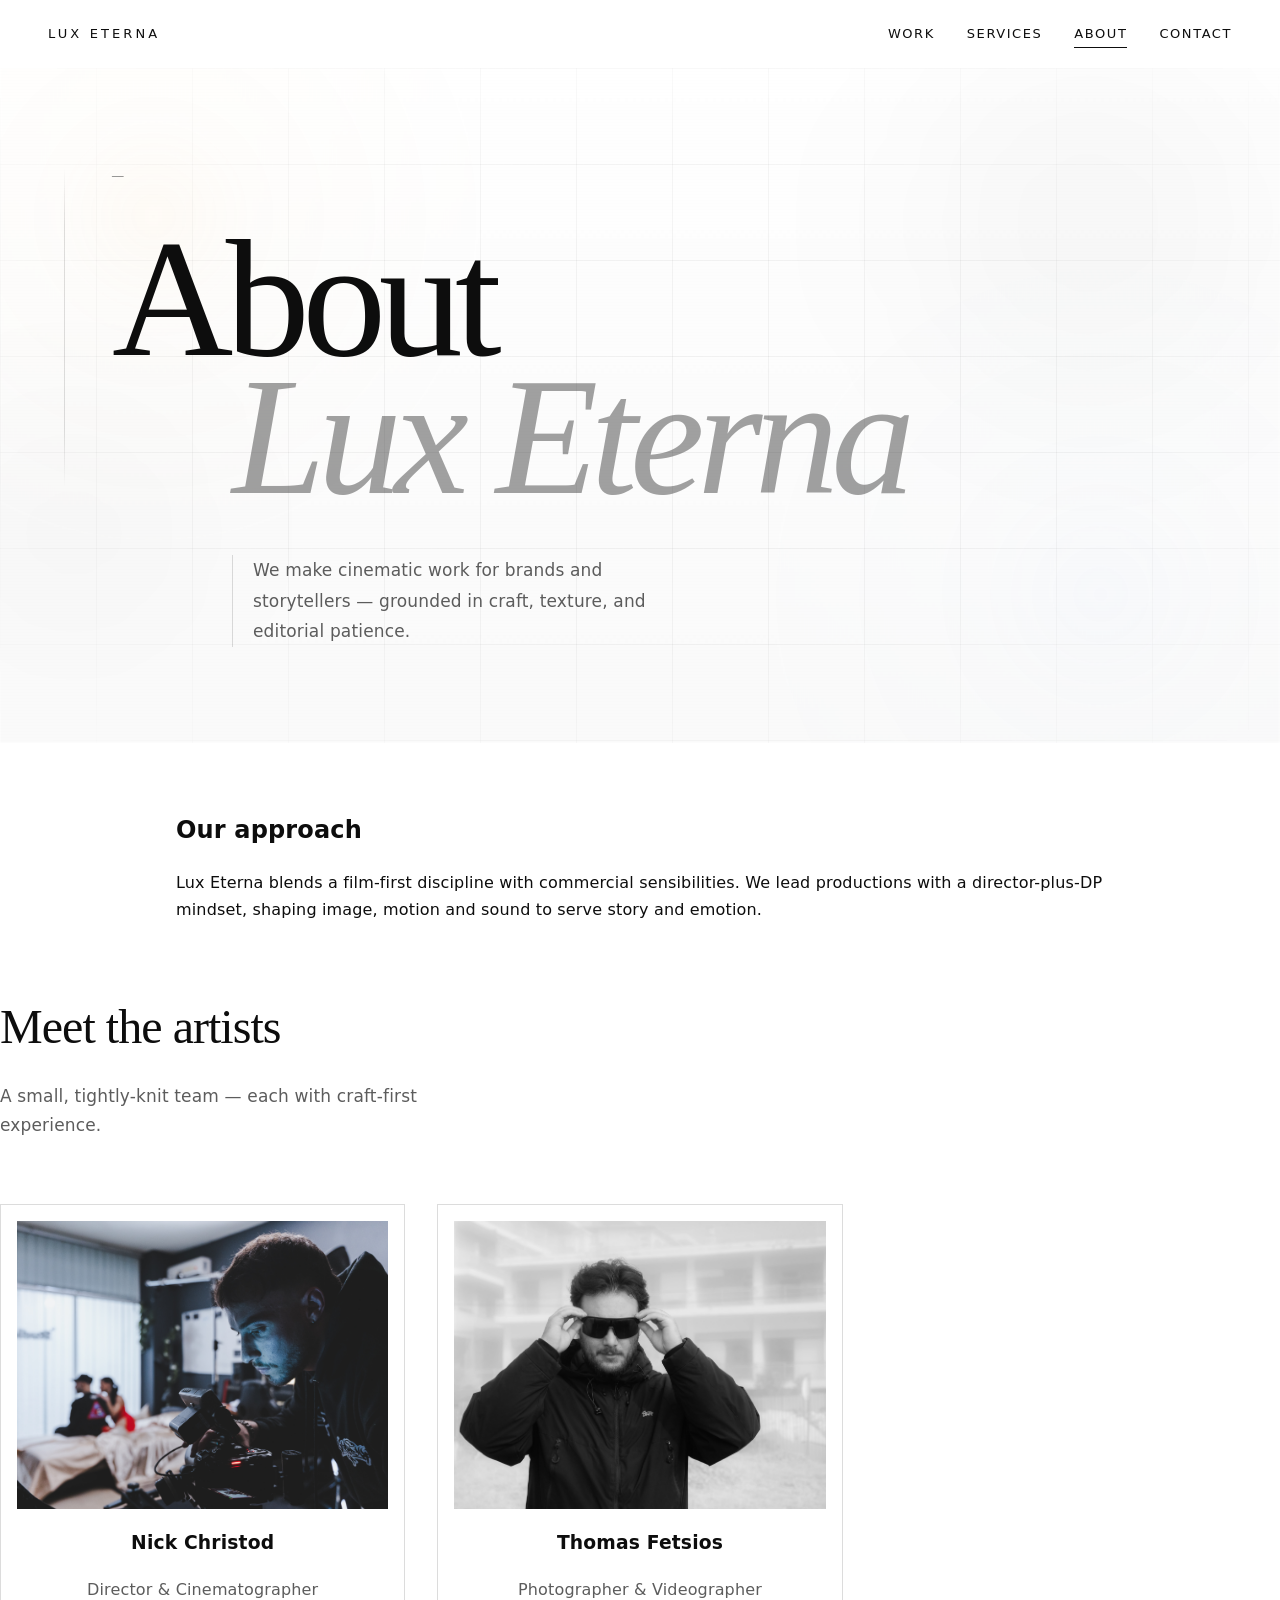
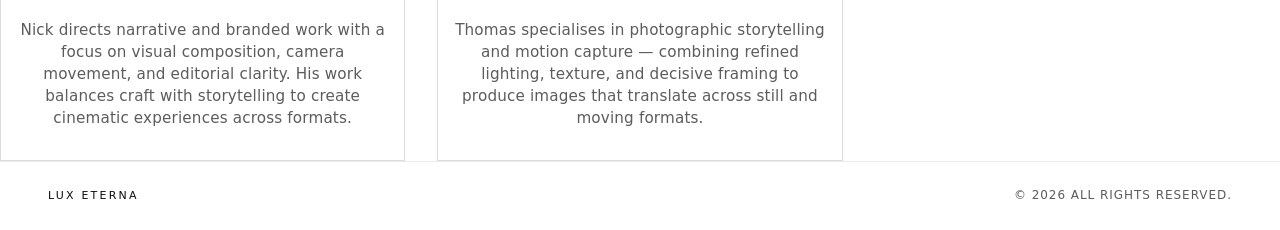
==== about.html @ f952ed3f "fix custom domain image paths with relative dots" ====
<!DOCTYPE html>
<html lang="en">
  <head>
    <meta charset="UTF-8" />
    <meta name="viewport" content="width=device-width, initial-scale=1.0" />
    <title>About — Lux Eterna</title>
    <link rel="stylesheet" href="styles.css" />
  </head>
  <body class="page-about">
    <header class="site-header">
      <a href="index.html" class="logo">Lux Eterna</a>
      <nav class="nav" aria-label="Primary">
        <a href="index.html#work">Work</a>
        <a href="index.html#services">Services</a>
        <a href="about.html" aria-current="page">About</a>
        <a href="contact.html">Contact</a>
      </nav>
    </header>

    <main>
      <section class="hero">
        <div class="hero-bg" aria-hidden="true">
          <div class="hero-glow hero-glow--one"></div>
          <div class="hero-glow hero-glow--two"></div>
          <div class="hero-grid"></div>
        </div>
        <div class="hero-inner">
          <div class="hero-meta reveal">
            <span class="hero-index" aria-hidden="true">—</span>
          </div>
          <h1 class="hero-title reveal reveal-delay-1">
            <span class="hero-title-line">About</span>
            <span class="hero-title-line hero-title-accent">Lux Eterna</span>
          </h1>
          <p class="hero-lede reveal reveal-delay-2">
            We make cinematic work for brands and storytellers — grounded in
            craft, texture, and editorial patience.
          </p>
        </div>
      </section>

      <section class="about-copy reveal">
        <div class="work-inner">
          <h2>Our approach</h2>
          <p>
            Lux Eterna blends a film-first discipline with commercial
            sensibilities. We lead productions with a director-plus-DP mindset,
            shaping image, motion and sound to serve story and emotion.
          </p>
        </div>
      </section>

      <section class="meet-artists reveal" id="meet-artists" aria-labelledby="meet-artists-heading">
        <div class="work-inner">
          <header class="section-head">
            <h2 id="meet-artists-heading">Meet the artists</h2>
            <p class="section-sub">A small, tightly-knit team — each with craft-first experience.</p>
          </header>

          <div class="artist-grid">
            <article class="artist-card">
              <img src="./Images/Artists/nick_christod_port.jpg" alt="Portrait — Nick Christod" />
              <h3>Nick Christod</h3>
              <p class="artist-role">Director &amp; Cinematographer</p>
              <p class="artist-bio">Nick directs narrative and branded work with a focus on visual composition, camera movement, and editorial clarity. His work balances craft with storytelling to create cinematic experiences across formats.</p>
            </article>

            <article class="artist-card">
              <img src="./Images/Artists/Thomas_fetsios.jpeg" alt="Portrait — Thomas Fetsios" />
              <h3>Thomas Fetsios</h3>
              <p class="artist-role">Photographer &amp; Videographer</p>
              <p class="artist-bio">Thomas specialises in photographic storytelling and motion capture — combining refined lighting, texture, and decisive framing to produce images that translate across still and moving formats.</p>
            </article>
          </div>
        </div>
      </section>
    </main>

    <footer class="site-footer">
      <span class="footer-logo">Lux Eterna</span>
      <span class="footer-meta">© <span id="year"></span> All rights reserved.</span>
    </footer>

    <script src="script.js"></script>
  </body>
</html>
---- styles.css ----
/* Lux Eterna — minimal white showcase */

:root {
  --bg: #ffffff;
  --bg-subtle: #fafafa;
  --ink: #0d0d0d;
  --ink-muted: #5c5c5c;
  --line: rgba(13, 13, 13, 0.08);
  --line-strong: rgba(13, 13, 13, 0.14);
  --font-serif: "Cormorant Garamond", Georgia, serif;
  --font-sans: "Outfit", system-ui, sans-serif;
  --font-logo: "Space Grotesk", system-ui, sans-serif;
  --ease: cubic-bezier(0.22, 1, 0.36, 1);
  --header-h: 4.25rem;
}

*,
*::before,
*::after {
  box-sizing: border-box;
}

html {
  scroll-behavior: smooth;
}

body {
  margin: 0;
  min-height: 100vh;
  background: var(--bg);
  color: var(--ink);
  font-family: var(--font-sans);
  font-weight: 300;
  font-size: 1rem;
  line-height: 1.65;
  letter-spacing: 0.01em;
  -webkit-font-smoothing: antialiased;
}

a {
  color: inherit;
  text-decoration: none;
}

a:hover {
  opacity: 0.72;
}

img {
  max-width: 100%;
  height: auto;
  display: block;
}

/* Header */

.site-header {
  position: fixed;
  top: 0;
  left: 0;
  right: 0;
  z-index: 100;
  display: flex;
  align-items: center;
  justify-content: space-between;
  height: var(--header-h);
  padding: 0 clamp(1.25rem, 4vw, 3rem);
  background: rgba(255, 255, 255, 0.72);
  backdrop-filter: blur(12px);
  -webkit-backdrop-filter: blur(12px);
  border-bottom: 1px solid transparent;
  transition: border-color 0.35s var(--ease);
}

.site-header.is-scrolled {
  border-bottom-color: var(--line);
}

.logo {
  font-family: var(--font-logo);
  font-size: 0.8125rem;
  font-weight: 400;
  letter-spacing: 0.24em;
  text-transform: uppercase;
}

.nav {
  display: flex;
  gap: 2rem;
  font-size: 0.8125rem;
  font-weight: 400;
  letter-spacing: 0.12em;
  text-transform: uppercase;
}

.nav a {
  position: relative;
}

.nav a::after {
  content: "";
  position: absolute;
  left: 0;
  bottom: -0.25rem;
  width: 100%;
  height: 1px;
  background: var(--ink);
  transform: scaleX(0);
  transform-origin: right;
  transition: transform 0.45s var(--ease);
}

.nav a:hover::after {
  transform: scaleX(1);
  transform-origin: left;
}

.nav-toggle {
  display: none;
  flex-direction: column;
  justify-content: center;
  gap: 6px;
  width: 2.5rem;
  height: 2.5rem;
  padding: 0;
  border: none;
  background: transparent;
  cursor: pointer;
}

.nav-toggle span {
  display: block;
  height: 1px;
  width: 100%;
  background: var(--ink);
  transition: transform 0.35s var(--ease), opacity 0.25s;
}

.nav-toggle[aria-expanded="true"] span:first-child {
  transform: translateY(3.5px) rotate(45deg);
}

.nav-toggle[aria-expanded="true"] span:last-child {
  transform: translateY(-3.5px) rotate(-45deg);
}

.mobile-nav {
  position: fixed;
  top: var(--header-h);
  left: 0;
  right: 0;
  z-index: 99;
  display: flex;
  flex-direction: column;
  gap: 0;
  padding: 1.5rem clamp(1.25rem, 4vw, 3rem) 2rem;
  background: var(--bg);
  border-bottom: 1px solid var(--line);
  font-size: 0.8125rem;
  font-weight: 400;
  letter-spacing: 0.14em;
  text-transform: uppercase;
}

.mobile-nav[hidden] {
  display: none;
}

.mobile-nav:not([hidden]) {
  display: flex;
}

.mobile-nav a {
  padding: 1rem 0;
  border-bottom: 1px solid var(--line);
}

.mobile-nav a:last-child {
  border-bottom: none;
}

@media (max-width: 720px) {
  .nav {
    display: none;
  }

  .nav-toggle {
    display: flex;
  }
}

/* Hero */

main {
  padding-top: var(--header-h);
}

.hero {
  position: relative;
  min-height: calc(100vh - var(--header-h));
  display: flex;
  align-items: center;
  overflow: hidden;
  padding: clamp(3rem, 8vw, 5rem) clamp(1.25rem, 4vw, 3rem)
    clamp(5rem, 12vw, 7rem);
}

.hero-inner {
  position: relative;
}

.hero-strapline {
  position: absolute;
  right: clamp(1rem, 4vw, 3rem);
  top: clamp(2.25rem, 6vw, 3rem);
  color: var(--ink-muted);
  font-weight: 800;
  font-style: italic;
  font-family: var(--font-serif);
  font-size: clamp(1.75rem, 6.5vw, 3.25rem);
  line-height: 1;
  opacity: 0.95;
  text-align: right;
  letter-spacing: -0.02em;
  text-transform: none;
  -webkit-font-smoothing: antialiased;
}

@media (max-width: 880px) {
  .hero-strapline {
    position: static;
    margin-top: 0.5rem;
    text-align: left;
    font-size: clamp(1rem, 2.6vw, 1.25rem);
    font-style: italic;
    font-weight: 700;
  }
}

/* Hero subtitle (second title) that matches hero title design */
.hero-subtitle {
  position: absolute;
  right: clamp(1.25rem, 4vw, 3rem);
  top: clamp(2.5rem, 6vw, 3.25rem);
  text-align: right;
  display: block;
  z-index: 2;
  padding-left: 0;
}

.hero-sub-line {
  display: block;
  font-family: var(--font-serif);
  font-weight: 400;
  line-height: 0.88;
  letter-spacing: -0.03em;
}

.hero-subtitle .hero-sub-line {
  font-size: clamp(1.6rem, 5.2vw, 3.5rem);
}

.hero-sub-accent {
  margin-top: -0.06em;
  font-style: italic;
  color: var(--ink);
  opacity: 0.48;
  font-weight: 400;
}

@media (max-width: 880px) {
  .hero-subtitle {
    position: static;
    margin-top: 0.5rem;
    text-align: left;
  }
  .hero-subtitle .hero-sub-line {
    font-size: clamp(1rem, 3.5vw, 1.6rem);
  }
}

.hero-bg {
  position: absolute;
  inset: 0;
  pointer-events: none;
  z-index: 0;
}

.hero-glow {
  position: absolute;
  border-radius: 50%;
  filter: blur(80px);
}

/* Subtle film-like background: soft light leaks, vignette and fine texture */
.hero-bg::before {
  content: "";
  position: absolute;
  inset: 0;
  z-index: 0;
  pointer-events: none;
  background-image:
    radial-gradient(circle at 12% 22%, rgba(255,195,110,0.06) 0%, rgba(255,195,110,0.02) 8%, transparent 28%),
    radial-gradient(circle at 86% 78%, rgba(140,180,255,0.035) 0%, rgba(140,180,255,0.01) 10%, transparent 30%),
    linear-gradient(180deg, rgba(255,255,255,0.02), rgba(0,0,0,0.02));
  mix-blend-mode: overlay;
  filter: saturate(1.05) blur(1px);
  opacity: 0.95;
}

.hero-bg::after {
  content: "";
  position: absolute;
  inset: 0;
  z-index: 1;
  pointer-events: none;
  /* very fine film grain / scanlines texture */
  background-image:
    repeating-linear-gradient(0deg, rgba(0,0,0,0) 0 2px, rgba(0,0,0,0.02) 2px 3px),
    repeating-linear-gradient(90deg, rgba(255,255,255,0) 0 14px, rgba(255,255,255,0.012) 14px 15px);
  mix-blend-mode: soft-light;
  opacity: 0.14;
}

/* Vignette to draw attention toward the center */
.hero-inner::before {
  content: "";
  position: absolute;
  inset: 0;
  z-index: 0;
  pointer-events: none;
  background: radial-gradient(60% 60% at 50% 48%, transparent 0%, transparent 50%, rgba(0,0,0,0.18) 100%);
  mix-blend-mode: multiply;
  opacity: 0.9;
}

.hero-glow--one {
  top: -15%;
  right: -5%;
  width: min(55vw, 32rem);
  height: min(55vw, 32rem);
  background: radial-gradient(
    circle,
    rgba(13, 13, 13, 0.04) 0%,
    transparent 70%
  );
}

.hero-glow--two {
  bottom: 5%;
  left: -8%;
  width: min(40vw, 22rem);
  height: min(40vw, 22rem);
  background: radial-gradient(
    circle,
    rgba(13, 13, 13, 0.03) 0%,
    transparent 72%
  );
}

.hero-grid {
  position: absolute;
  inset: 0;
  /* increased visibility per request (15% more) */
  opacity: 0.67;
  background-image: linear-gradient(var(--line) 1px, transparent 1px),
    linear-gradient(90deg, var(--line) 1px, transparent 1px);
  background-size: clamp(4rem, 8vw, 6rem) clamp(4rem, 8vw, 6rem);
  mask-image: radial-gradient(
    ellipse 85% 70% at 30% 45%,
    black 0%,
    transparent 75%
  );
  -webkit-mask-image: radial-gradient(
    ellipse 85% 70% at 30% 45%,
    black 0%,
    transparent 75%
  );
}

/* More visible grid variant for pages/sections that need it */
.hero-grid--visible {
  opacity: 0.72;
  mask-image: none;
  -webkit-mask-image: none;
}

/* Contact/About specific hero grid adjustments
   For the contact "Let's create" section we want a more subtle grid with
   faded edges outward so it gently frames the content. */
.contact-hero .hero-grid {
  /* slightly reduced opacity for subtlety */
  opacity: 0.48;
  /* fade edges outward using radial mask */
  mask-image: radial-gradient(ellipse at center, rgba(0,0,0,1) 0%, rgba(0,0,0,0.85) 50%, rgba(0,0,0,0.35) 72%, transparent 100%);
  -webkit-mask-image: radial-gradient(ellipse at center, rgba(0,0,0,1) 0%, rgba(0,0,0,0.85) 50%, rgba(0,0,0,0.35) 72%, transparent 100%);
  background-size: calc(clamp(4rem, 8vw, 6rem) * 1.1) calc(clamp(4rem, 8vw, 6rem) * 1.1);
}

.page-about .hero-grid {
  /* keep about page slightly stronger but still softly faded */
  opacity: 0.62;
  mask-image: radial-gradient(ellipse at center, rgba(0,0,0,1) 0%, rgba(0,0,0,0.9) 48%, rgba(0,0,0,0.45) 74%, transparent 100%);
  -webkit-mask-image: radial-gradient(ellipse at center, rgba(0,0,0,1) 0%, rgba(0,0,0,0.9) 48%, rgba(0,0,0,0.45) 74%, transparent 100%);
}

.hero-inner {
  position: relative;
  z-index: 1;
  width: 100%;
  max-width: 72rem;
  margin: 0 auto;
  padding-left: clamp(0rem, 2vw, 1rem);
}

.hero-inner::before {
  content: "";
  position: absolute;
  left: 0;
  top: 0.25rem;
  bottom: clamp(6rem, 18vh, 10rem);
  width: 1px;
  background: linear-gradient(
    180deg,
    transparent 0%,
    var(--line-strong) 18%,
    var(--line-strong) 82%,
    transparent 100%
  );
}

.hero-meta {
  display: flex;
  align-items: center;
  gap: 1rem;
  margin: 0 0 clamp(1.75rem, 4vw, 2.5rem);
  padding-left: clamp(1.25rem, 3vw, 2rem);
}

.hero-index {
  font-family: var(--font-serif);
  font-size: 0.8125rem;
  font-style: italic;
  font-weight: 400;
  color: var(--ink-muted);
  letter-spacing: 0.02em;
}

.hero-eyebrow-line {
  flex-shrink: 0;
  width: clamp(2rem, 5vw, 3.5rem);
  height: 1px;
  background: var(--line-strong);
}

.hero-eyebrow {
  margin: 0;
  font-size: 0.6875rem;
  font-weight: 400;
  letter-spacing: 0.24em;
  text-transform: uppercase;
  color: var(--ink-muted);
}

.hero-title {
  margin: 0;
  padding-left: clamp(1.25rem, 3vw, 2rem);
  font-family: var(--font-serif);
  font-weight: 400;
  font-size: clamp(4rem, 14.5vw, 10.5rem);
  line-height: 0.88;
  letter-spacing: -0.045em;
}

.hero-title-line {
  display: block;
}

.hero-title-line:first-child {
  position: relative;
  z-index: 1;
}

.hero-title-accent {
  margin-top: -0.06em;
  margin-left: clamp(2.5rem, 11vw, 7.5rem);
  font-style: italic;
  font-weight: 400;
  color: var(--ink);
  opacity: 0.38;
}

.hero-tagline {
  display: flex;
  flex-wrap: wrap;
  align-items: center;
  gap: 0.65rem;
  margin: clamp(1.25rem, 3vw, 1.75rem) 0 0;
  padding-left: clamp(3.75rem, 14vw, 9.5rem);
  font-size: 0.625rem;
  font-weight: 400;
  letter-spacing: 0.32em;
  text-transform: uppercase;
  color: var(--ink-muted);
}

.hero-tagline-dot {
  opacity: 0.35;
  letter-spacing: 0;
}

.hero-lede {
  max-width: 26rem;
  margin: clamp(2rem, 4vw, 2.75rem) 0 0;
  margin-left: clamp(3.75rem, 14vw, 9.5rem);
  padding-left: 1.25rem;
  border-left: 1px solid var(--line-strong);
  font-size: 1.0625rem;
  line-height: 1.8;
  color: var(--ink-muted);
  font-weight: 300;
}

.hero-actions {
  display: flex;
  flex-wrap: wrap;
  gap: 0.875rem;
  margin-top: clamp(2.25rem, 4vw, 3rem);
  margin-left: clamp(3.75rem, 14vw, 9.5rem);
  padding-left: 1.25rem;
}

.hero-scroll {
  position: absolute;
  right: 0;
  bottom: clamp(1.5rem, 4vw, 2.5rem);
  display: flex;
  flex-direction: column;
  align-items: center;
  gap: 0.75rem;
  color: var(--ink-muted);
  transition: color 0.35s var(--ease);
}

.hero-scroll:hover {
  opacity: 1;
  color: var(--ink);
}

.hero-scroll-text {
  font-size: 0.625rem;
  font-weight: 400;
  letter-spacing: 0.22em;
  text-transform: uppercase;
  writing-mode: vertical-rl;
  transform: rotate(180deg);
}

.hero-scroll-line {
  display: block;
  width: 1px;
  height: clamp(2.5rem, 6vh, 3.5rem);
  background: linear-gradient(
    180deg,
    var(--ink) 0%,
    transparent 100%
  );
  animation: hero-scroll-pulse 2.2s var(--ease) infinite;
}

@keyframes hero-scroll-pulse {
  0%,
  100% {
    opacity: 0.35;
    transform: scaleY(0.85);
    transform-origin: top;
  }
  50% {
    opacity: 1;
    transform: scaleY(1);
    transform-origin: top;
  }
}

@media (prefers-reduced-motion: reduce) {
  .hero-scroll-line {
    animation: none;
    opacity: 0.5;
  }
}

@media (max-width: 720px) {
  .hero-inner::before {
    display: none;
  }

  .hero-meta,
  .hero-title,
  .hero-tagline,
  .hero-lede,
  .hero-actions {
    padding-left: 0;
    margin-left: 0;
  }

  .hero-title-accent {
    margin-left: clamp(1.5rem, 12vw, 3rem);
  }

  .hero-tagline,
  .hero-lede,
  .hero-actions {
    padding-left: 0;
  }

  .hero-lede {
    max-width: none;
    margin-left: clamp(1.5rem, 12vw, 3rem);
    padding-left: 1rem;
    border-left: 1px solid var(--line-strong);
  }

  .hero-actions {
    margin-left: 0;
    padding-left: 0;
  }

  .hero-scroll {
    display: none;
  }

  .hero-title {
    font-size: clamp(3.25rem, 16vw, 5.5rem);
  }
}

.btn {
  display: inline-flex;
  align-items: center;
  justify-content: center;
  min-height: 2.875rem;
  padding: 0 1.75rem;
  font-family: var(--font-sans);
  font-size: 0.75rem;
  font-weight: 500;
  letter-spacing: 0.14em;
  text-transform: uppercase;
  border-radius: 0;
  transition: background 0.35s var(--ease), color 0.35s var(--ease),
    border-color 0.35s var(--ease);
}

.btn-primary {
  background: var(--ink);
  color: var(--bg);
  border: 1px solid var(--ink);
}

.btn-primary:hover {
  opacity: 1;
  background: var(--bg);
  color: var(--ink);
}

.btn-ghost {
  background: transparent;
  color: var(--ink);
  border: 1px solid var(--line-strong);
}

.btn-ghost:hover {
  opacity: 1;
  border-color: var(--ink);
}

/* Marquee */

.marquee {
  overflow: hidden;
  border-top: 1px solid var(--line);
  border-bottom: 1px solid var(--line);
  background: var(--bg-subtle);
  padding: 1.125rem 0;
}

.marquee-inner {
  display: flex;
  width: max-content;
  gap: 2rem;
  font-family: var(--font-serif);
  font-size: clamp(1.125rem, 2.5vw, 1.5rem);
  font-style: italic;
  color: var(--ink-muted);
  letter-spacing: 0.06em;
  animation: marquee 32s linear infinite;
}

.marquee .dot {
  opacity: 0.35;
  font-style: normal;
}

@keyframes marquee {
  0% {
    transform: translateX(0);
  }
  100% {
    transform: translateX(-50%);
  }
}

/* Work portfolio */

.work,
.services,
.contact {
  scroll-margin-top: calc(var(--header-h) + 0.75rem);
}

.work {
  padding: clamp(3.5rem, 9vw, 6rem) clamp(1.25rem, 4vw, 3rem);
  max-width: 72rem;
  margin: 0 auto;
}

.work-inner {
  max-width: 100%;
}

.work-solo {
  max-width: 100%;
}

.work-solo-head {
  margin-bottom: clamp(1rem, 2.5vw, 1.5rem);
}

.work-solo-title {
  margin: 0 0 0.5rem;
  font-family: var(--font-serif);
  font-size: clamp(1.75rem, 4vw, 2.75rem);
  font-weight: 500;
  letter-spacing: -0.02em;
  line-height: 1.1;
}

.work-solo-tag {
  margin: 0;
  font-size: 0.75rem;
  font-weight: 400;
  letter-spacing: 0.14em;
  text-transform: uppercase;
  color: var(--ink-muted);
}

.work-inline-video.work-card--solo {
  display: block;
}

.work-video-fallback {
  margin: 1rem 0 0;
  max-width: 36rem;
  font-size: 0.8125rem;
  font-weight: 300;
  line-height: 1.55;
  color: var(--ink-muted);
}

.work-video-fallback-hint {
  opacity: 0.92;
}

.work-video-stage {
  position: relative;
  width: 100%;
  aspect-ratio: 21 / 9;
  border: 1px solid var(--line-strong);
  background: var(--ink);
  overflow: hidden;
}

.work-video-poster {
  position: absolute;
  inset: 0;
  z-index: 1;
  display: block;
  width: 100%;
  height: 100%;
  margin: 0;
  padding: 0;
  border: none;
  background: none;
  cursor: pointer;
  font: inherit;
  color: inherit;
  text-align: left;
}

.work-video-poster:focus-visible {
  outline: 2px solid var(--ink);
  outline-offset: -2px;
}

.work-video-poster .work-thumb,
.work-video-poster .work-thumb--cinematic {
  width: 100%;
  height: 100%;
  aspect-ratio: unset;
  min-height: 100%;
  border: none;
}

.work-video-embed {
  position: absolute;
  inset: 0;
  z-index: 2;
  width: 100%;
  height: 100%;
  background: var(--ink);
}

.work-video-embed[hidden] {
  display: none;
}

.work-inline-video.is-playing .work-video-poster {
  display: none !important;
  pointer-events: none;
}

.work-inline-video.is-playing .work-video-embed {
  z-index: 2;
}

.work-video-embed iframe {
  position: absolute;
  inset: 0;
  width: 100%;
  height: 100%;
  border: 0;
  display: block;
}

@media (max-width: 640px) {
  .work-video-stage {
    aspect-ratio: 16 / 10;
  }
}

.work-card--solo:hover {
  opacity: 1;
}

.work-card--solo:hover .work-thumb {
  opacity: 0.92;
  border-color: rgba(13, 13, 13, 0.22);
}

.work-thumb {
  aspect-ratio: 16 / 10;
  width: 100%;
  border: 1px solid var(--line-strong);
  background: var(--ink);
  transition: opacity 0.45s var(--ease), border-color 0.45s var(--ease);
}

.work-thumb--cinematic {
  aspect-ratio: 21 / 9;
}

.work-thumb--video {
  position: relative;
  overflow: hidden;
  padding: 0;
}

.work-thumb--video img {
  width: 100%;
  height: 100%;
  object-fit: cover;
  display: block;
  transition: transform 0.6s var(--ease);
}

.work-card--solo:hover .work-thumb--video img {
  transform: scale(1.03);
}

.work-play {
  position: absolute;
  inset: 0;
  display: flex;
  align-items: center;
  justify-content: center;
  background: rgba(255, 255, 255, 0.06);
  transition: background 0.45s var(--ease);
  pointer-events: none;
}

.work-play::after {
  content: "";
  width: 3.5rem;
  height: 3.5rem;
  border: 1px solid rgba(255, 255, 255, 0.85);
  border-radius: 50%;
  background: rgba(255, 255, 255, 0.92)
    url("data:image/svg+xml,%3Csvg xmlns='http://www.w3.org/2000/svg' viewBox='0 0 24 24' fill='%230d0d0d'%3E%3Cpath d='M8 5v14l11-7z'/%3E%3C/svg%3E")
    center / 42% no-repeat;
  box-shadow: 0 0.5rem 2rem rgba(0, 0, 0, 0.12);
  transition: transform 0.45s var(--ease);
}

.work-card--solo:hover .work-play {
  background: rgba(255, 255, 255, 0.1);
}

.work-card--solo:hover .work-play::after {
  transform: scale(1.06);
}

/* Stills: horizontal scroll + snap */

.work-stills {
  margin-top: clamp(3rem, 8vw, 5rem);
  padding-top: clamp(2rem, 5vw, 3rem);
  border-top: 1px solid var(--line-strong);
  position: relative;
}

.work-stills-header {
  display: flex;
  align-items: flex-end;
  justify-content: space-between;
  gap: 1rem;
  margin-bottom: 1.25rem;
}

.work-stills-title {
  /* visually hidden but remains in DOM for accessibility */
  position: absolute !important;
  left: -9999px !important;
  width: 1px !important;
  height: 1px !important;
  overflow: hidden !important;
  clip: rect(1px, 1px, 1px, 1px) !important;
  white-space: nowrap !important;
}

.work-stills-nav {
  display: none;
  flex-shrink: 0;
  gap: 0.5rem;
  /* keep in DOM but position handled per-button */
}

.work-stills.has-slides .work-stills-nav {
  display: block;
}

.work-stills-btn {
  /* Ultra-minimal arrow buttons positioned further outside the scroller */
  position: absolute;
  top: 50%;
  transform: translateY(-50%);
  display: inline-flex;
  align-items: center;
  justify-content: center;
  padding: 0;
  width: auto;
  height: auto;
  border: none;
  background: transparent;
  color: var(--ink);
  font-size: clamp(0.9rem, 2.2vw, 1.4rem);
  line-height: 1;
  cursor: pointer;
  opacity: 0.65;
  transition: opacity 0.16s var(--ease), transform 0.16s var(--ease);
  -webkit-appearance: none;
}

.work-stills-btn:hover {
  opacity: 1;
  transform: translateY(-50%);
}

.work-stills-btn:focus-visible {
  outline: 2px solid var(--ink);
  outline-offset: 6px;
}

/* Position prev/next further outside the container edges for minimal look */
.work-stills-btn--prev {
  left: calc(-1 * clamp(3rem, 8vw, 5rem));
}
.work-stills-btn--next {
  right: calc(-1 * clamp(3rem, 8vw, 5rem));
}

/* Fade overlays at scroller edges to hide incoming/leaving slides */
.work-stills {
  /* fade overlays live on the container so they remain fixed while slides scroll */
  position: relative;
}
.work-stills::before,
.work-stills::after {
  content: "";
  position: absolute;
  top: 0;
  bottom: 0;
  width: clamp(2rem, 6vw, 4rem);
  pointer-events: none;
  z-index: 2;
}
.work-stills::before {
  left: 0;
  background: linear-gradient(to right, var(--bg) 0%, rgba(255,255,255,0) 100%);
}
.work-stills::after {
  right: 0;
  background: linear-gradient(to left, var(--bg) 0%, rgba(255,255,255,0) 100%);
}

/* ensure arrow buttons float above the fade overlays */
.work-stills-btn { z-index: 5; }

.work-stills-scroller {
  overflow-x: auto;
  overflow-y: hidden;
  scroll-snap-type: x mandatory;
  scroll-behavior: smooth;
  -webkit-overflow-scrolling: touch;
  scrollbar-width: thin;
  outline: none;
}

.work-stills-scroller:focus-visible {
  box-shadow: 0 0 0 2px var(--ink);
}

.work-stills-track {
  display: flex;
  gap: clamp(0.75rem, 2vw, 1.25rem);
  padding-bottom: 0.5rem;
  width: max-content;
  min-height: 0;
  align-items: stretch;
  /* fixed visual height for the collage feel */
  height: min(44vh, 36rem);
}

.work-stills-slide {
  flex: 0 0 auto;
  width: auto;
  /* let slides size by content while keeping uniform height */
  height: 100%;
  margin: 0;
  scroll-snap-align: start;
  scroll-snap-stop: always;
}

.work-stills-slide img {
  display: block;
  width: auto;
  height: 100%;
  object-fit: cover;
  border: 1px solid var(--line-strong);
  background: var(--bg-subtle);
}

/* Netflix-style title overlay */
.work-stills-slide {
  position: relative;
  overflow: hidden;
}

.work-stills-caption {
  position: absolute;
  left: 1rem;
  bottom: 1rem;
  color: #fff;
  background: linear-gradient(180deg, rgba(0,0,0,0) 0%, rgba(0,0,0,0.6) 100%);
  padding: 0.5rem 0.75rem;
  font-weight: 600;
  font-size: 1.125rem;
  border-radius: 6px;
  transform: translateY(12px);
  opacity: 0;
  transition: transform 0.45s var(--ease), opacity 0.45s var(--ease);
  pointer-events: none;
}

.work-stills-slide.is-active .work-stills-caption {
  transform: translateY(0);
  opacity: 1;
}

/* Auto-slide pause on hover/focus */
.work-stills-scroller:hover,
.work-stills-scroller:focus-within {
  --stills-autoplay-paused: 1;
}

/* Hide still filenames from visual UI but keep accessible alt text */
.work-stills-caption {
  display: none !important;
}

/* Modal styles for photo viewer */
.stills-modal {
  position: fixed;
  inset: 0;
  display: flex;
  align-items: center;
  justify-content: center;
  z-index: 9999;
}
.stills-modal[hidden] {
  display: none;
}
.stills-modal-backdrop {
  position: absolute;
  inset: 0;
  background: rgba(0,0,0,0.6);
  backdrop-filter: blur(4px);
}
.stills-modal-content {
  position: relative;
  max-width: min(92vw, 1600px);
  max-height: 92vh;
  padding: 1rem;
  box-sizing: border-box;
  z-index: 2;
}
.stills-modal-content img {
  display: block;
  max-width: 100%;
  max-height: 80vh;
  width: auto;
  height: auto;
  object-fit: contain;
  border: 1px solid rgba(255,255,255,0.08);
  background: #000;
}
.stills-modal-close {
  position: absolute;
  top: 0.25rem;
  right: 0.25rem;
  background: rgba(0,0,0,0.6);
  color: #fff;
  border: none;
  font-size: 1.5rem;
  line-height: 1;
  padding: 0.25rem 0.5rem;
  border-radius: 6px;
  cursor: pointer;
  z-index: 3;
}
.stills-modal-close:focus {
  outline: 2px solid var(--ink);
}

/* Bigger, more stylish hero strapline */
.hero-strapline {
  position: absolute;
  right: clamp(1rem, 4vw, 3rem);
  top: clamp(2.25rem, 6vw, 3rem);
  color: var(--ink);
  font-weight: 600;
  font-size: clamp(1.25rem, 3.2vw, 2rem);
  letter-spacing: -0.02em;
  text-shadow: 0 6px 18px rgba(0,0,0,0.28);
  opacity: 0.98;
  text-align: right;
  font-family: var(--font-serif);
}

@media (max-width: 880px) {
  .hero-strapline {
    position: static;
    margin-top: 0.5rem;
    text-align: left;
    font-size: 1rem;
    text-shadow: none;
  }
}

/* Service modal styles */
.service-modal {
  position: fixed;
  inset: 0;
  display: flex;
  align-items: center;
  justify-content: center;
  z-index: 10000;
}
.service-modal[hidden] { display: none; }
.service-modal-backdrop {
  position: absolute;
  inset: 0;
  background: rgba(0,0,0,0.6);
  backdrop-filter: blur(2px);
}
.service-modal-content {
  position: relative;
  z-index: 2;
  background: var(--bg);
  color: var(--ink);
  max-width: min(56rem, 94vw);
  width: 100%;
  border: 1px solid var(--line-strong);
  padding: clamp(1.5rem, 3vw, 2rem);
  box-shadow: 0 10px 40px rgba(0,0,0,0.35);
}
.service-modal-close {
  position: absolute;
  top: 0.5rem;
  right: 0.5rem;
  background: transparent;
  border: none;
  font-size: 1.5rem;
  color: var(--ink);
  cursor: pointer;
}
.service-modal-head h3 {
  margin: 0 0 0.75rem 0;
  font-family: var(--font-serif);
  font-size: clamp(1.25rem, 3vw, 1.75rem);
  font-weight: 500;
}
.service-modal-body {
  color: var(--ink-muted);
  font-size: 1rem;
  line-height: 1.6;
}

/* About page styles */
.page-about .hero {
  padding: clamp(4rem, 10vw, 6rem) clamp(1.25rem, 4vw, 3rem);
  min-height: 36vh;
}
.about-copy .work-inner {
  max-width: 64rem;
  margin: 0 auto;
  padding: clamp(2rem, 6vw, 3rem);
}
.meet-artists .artist-grid {
  display: grid;
  grid-template-columns: repeat(3, 1fr);
  gap: clamp(1rem, 2.5vw, 2rem);
  align-items: start;
}
.artist-card {
  background: var(--bg);
  border: 1px solid var(--line-strong);
  padding: 1rem;
  text-align: center;
}
.artist-card img {
  width: 100%;
  height: 18rem;
  object-fit: cover;
  display: block;
  margin-bottom: 0.75rem;
}
.artist-role {
  color: var(--ink-muted);
  margin: 0.25rem 0 0.5rem;
  font-weight: 500;
}
.artist-bio {
  color: var(--ink-muted);
  font-size: 0.95rem;
  line-height: 1.45;
}

@media (max-width: 880px) {
  .meet-artists .artist-grid {
    grid-template-columns: 1fr;
  }
  .artist-card img {
    height: 14rem;
  }
}

/* Unmute button overlay */
.work-unmute {
  position: absolute;
  left: 1rem;
  bottom: 1rem;
  z-index: 6;
  background: rgba(0,0,0,0.6);
  color: #fff;
  border: 1px solid rgba(255,255,255,0.08);
  padding: 0.5rem 0.75rem;
  font-size: 0.875rem;
  border-radius: 6px;
  cursor: pointer;
}
.work-unmute:focus {
  outline: 2px solid var(--ink);
}
.work-video-stage { position: relative; }

@media (max-width: 640px) {
  .work-thumb--cinematic {
    aspect-ratio: 16 / 10;
  }

  .work-stills-slide {
    width: min(28rem, calc(100vw - 2rem));
  }
}

/* Services */

.services {
  padding: clamp(4rem, 12vw, 7rem) clamp(1.25rem, 4vw, 3rem);
  max-width: 72rem;
  margin: 0 auto;
}

.section-head {
  max-width: 32rem;
  margin-bottom: clamp(2.5rem, 6vw, 4rem);
}

.section-head h2 {
  margin: 0 0 1rem;
  font-family: var(--font-serif);
  font-size: clamp(2rem, 4vw, 3rem);
  font-weight: 500;
  letter-spacing: -0.02em;
}

.section-sub {
  margin: 0;
  color: var(--ink-muted);
  font-size: 1.0625rem;
  font-weight: 300;
  line-height: 1.7;
}

.work .section-head {
  margin-bottom: clamp(2rem, 5vw, 3rem);
}

.service-grid {
  list-style: none;
  margin: 0;
  padding: 0;
  display: grid;
  grid-template-columns: repeat(2, 1fr);
  gap: 0;
  border-top: 1px solid var(--line-strong);
  border-left: 1px solid var(--line-strong);
}

.service-card {
  padding: clamp(1.75rem, 4vw, 2.5rem);
  border-right: 1px solid var(--line-strong);
  border-bottom: 1px solid var(--line-strong);
  transition: background 0.45s var(--ease);
}

.service-card:hover {
  background: var(--bg-subtle);
}

.service-num {
  display: block;
  font-size: 0.6875rem;
  letter-spacing: 0.18em;
  color: var(--ink-muted);
  margin-bottom: 1.25rem;
}

.service-card h3 {
  margin: 0 0 0.75rem;
  font-family: var(--font-serif);
  font-size: 1.5rem;
  font-weight: 500;
  letter-spacing: -0.01em;
}

.service-card p {
  margin: 0;
  color: var(--ink-muted);
  font-size: 0.9375rem;
  font-weight: 300;
  line-height: 1.7;
  max-width: 28rem;
}

@media (max-width: 640px) {
  .service-grid {
    grid-template-columns: 1fr;
  }
}

/* Statement */

.statement {
  padding: clamp(4rem, 10vw, 6rem) clamp(1.25rem, 4vw, 3rem);
  max-width: 48rem;
  margin: 0 auto;
}

.statement blockquote {
  margin: 0;
  padding: 0;
  border: none;
}

.statement blockquote p {
  margin: 0;
  font-family: var(--font-serif);
  font-size: clamp(1.75rem, 4vw, 2.75rem);
  font-style: italic;
  font-weight: 400;
  line-height: 1.35;
  letter-spacing: -0.01em;
  color: var(--ink);
}

/* Contact */

.contact {
  padding: clamp(4rem, 12vw, 7rem) clamp(1.25rem, 4vw, 3rem);
  border-top: 1px solid var(--line);
  background: var(--bg-subtle);
}

.contact-inner {
  max-width: 36rem;
  margin: 0 auto;
  text-align: center;
}

.contact-inner h2 {
  margin: 0 0 1rem;
  font-family: var(--font-serif);
  font-size: clamp(2.25rem, 5vw, 3.25rem);
  font-weight: 500;
  letter-spacing: -0.02em;
}

.contact-copy {
  margin: 0 0 2rem;
  color: var(--ink-muted);
  font-size: 1.0625rem;
  font-weight: 300;
}

.contact-email {
  font-family: var(--font-serif);
  font-size: clamp(1.25rem, 3vw, 1.75rem);
  font-style: italic;
  letter-spacing: 0.02em;
  border-bottom: 1px solid var(--line-strong);
  padding-bottom: 0.125rem;
  transition: border-color 0.35s var(--ease);
}

.contact-email:hover {
  opacity: 1;
  border-bottom-color: var(--ink);
}

.contact-alt {
  display: inline-block;
  margin-top: 2rem;
  font-size: 0.6875rem;
  font-weight: 400;
  letter-spacing: 0.2em;
  text-transform: uppercase;
  color: var(--ink-muted);
  transition: color 0.35s var(--ease);
}

.contact-alt:hover {
  opacity: 1;
  color: var(--ink);
}

.contact-alt-highlight {
  color: var(--ink);
  font-weight: 500;
  border-bottom: 1px solid var(--ink);
  padding-bottom: 0.1em;
  transition: border-color 0.35s var(--ease), opacity 0.35s var(--ease);
}

.contact-alt:hover .contact-alt-highlight {
  border-bottom-color: transparent;
}

/* Contact page */

.page-contact main {
  padding-top: var(--header-h);
}

.contact-page {
  min-height: calc(100vh - var(--header-h));
  padding: clamp(3rem, 10vw, 6rem) clamp(1.25rem, 4vw, 3rem);
}

.contact-page-inner {
  max-width: 40rem;
  margin: 0 auto;
}

.contact-page-eyebrow {
  margin: 0 0 1rem;
  font-size: 0.6875rem;
  font-weight: 400;
  letter-spacing: 0.22em;
  text-transform: uppercase;
  color: var(--ink-muted);
}

.contact-page-title {
  margin: 0 0 1.25rem;
  font-family: var(--font-serif);
  font-size: clamp(2.5rem, 6vw, 4rem);
  font-weight: 500;
  letter-spacing: -0.02em;
  line-height: 1.05;
}

.contact-page-lede {
  margin: 0 0 clamp(2rem, 5vw, 2.75rem);
  max-width: 32rem;
  color: var(--ink-muted);
  font-size: 1.0625rem;
  font-weight: 300;
  line-height: 1.75;
}

.connect-agent {
  padding: clamp(1.5rem, 4vw, 2rem) 0;
  margin: 0 0 clamp(2rem, 5vw, 3rem);
  border-top: 1px solid var(--line-strong);
  border-bottom: 1px solid var(--line-strong);
}

.connect-agent-name {
  margin: 0 0 0.65rem;
  font-family: var(--font-serif);
  font-size: clamp(1.125rem, 2.5vw, 1.5rem);
  font-weight: 500;
  letter-spacing: -0.01em;
  line-height: 1.25;
}

.connect-agent .connect-value {
  display: inline-block;
}

.connect-list {
  list-style: none;
  margin: 0;
  padding: 0;
  border-top: none;
}

.connect-item {
  padding: clamp(1.5rem, 4vw, 2rem) 0;
  border-bottom: 1px solid var(--line-strong);
}

.connect-label {
  display: block;
  margin-bottom: 0.5rem;
  font-size: 0.6875rem;
  font-weight: 400;
  letter-spacing: 0.18em;
  text-transform: uppercase;
  color: var(--ink-muted);
}

.connect-value {
  font-family: var(--font-serif);
  font-size: clamp(1.125rem, 2.5vw, 1.5rem);
  font-weight: 500;
  letter-spacing: -0.01em;
  border-bottom: 1px solid transparent;
  transition: border-color 0.35s var(--ease);
}

a.connect-value:hover {
  opacity: 1;
  border-bottom-color: var(--ink);
}

.connect-value--text {
  display: block;
  border: none;
}

.connect-note {
  margin: 0.75rem 0 0;
  max-width: 28rem;
  font-size: 0.9375rem;
  font-weight: 300;
  line-height: 1.65;
  color: var(--ink-muted);
}

.connect-note--sub {
  margin: 0.45rem 0 0;
  max-width: 28rem;
  font-size: 0.75rem;
  font-weight: 400;
  letter-spacing: 0.06em;
  line-height: 1.5;
  color: var(--ink-muted);
  opacity: 0.88;
}

.contact-page-back {
  margin: clamp(2.5rem, 6vw, 4rem) 0 0;
  font-size: 0.75rem;
  letter-spacing: 0.12em;
  text-transform: uppercase;
}

.contact-page-back a {
  color: var(--ink-muted);
}

.contact-page-back a:hover {
  color: var(--ink);
}

.nav a[aria-current="page"]::after {
  transform: scaleX(1);
  transform-origin: left;
}

/* Footer */

.site-footer {
  display: flex;
  flex-wrap: wrap;
  align-items: center;
  justify-content: space-between;
  gap: 1rem;
  padding: 1.5rem clamp(1.25rem, 4vw, 3rem);
  border-top: 1px solid var(--line);
  font-size: 0.75rem;
  letter-spacing: 0.08em;
  text-transform: uppercase;
  color: var(--ink-muted);
}

.footer-logo {
  font-family: var(--font-logo);
  font-size: 0.6875rem;
  font-weight: 400;
  font-style: normal;
  letter-spacing: 0.2em;
  text-transform: uppercase;
  color: var(--ink);
}

/* Reveal on scroll */

.reveal {
  opacity: 0;
  transform: translateY(1.25rem);
  transition: opacity 0.9s var(--ease), transform 0.9s var(--ease);
}

.reveal.is-visible {
  opacity: 1;
  transform: translateY(0);
}

.reveal-delay-1 {
  transition-delay: 0.08s;
}

.reveal-delay-2 {
  transition-delay: 0.16s;
}

.reveal-delay-3 {
  transition-delay: 0.24s;
}

.service-card.reveal {
  transition-delay: calc(var(--i, 0) * 0.06s);
}
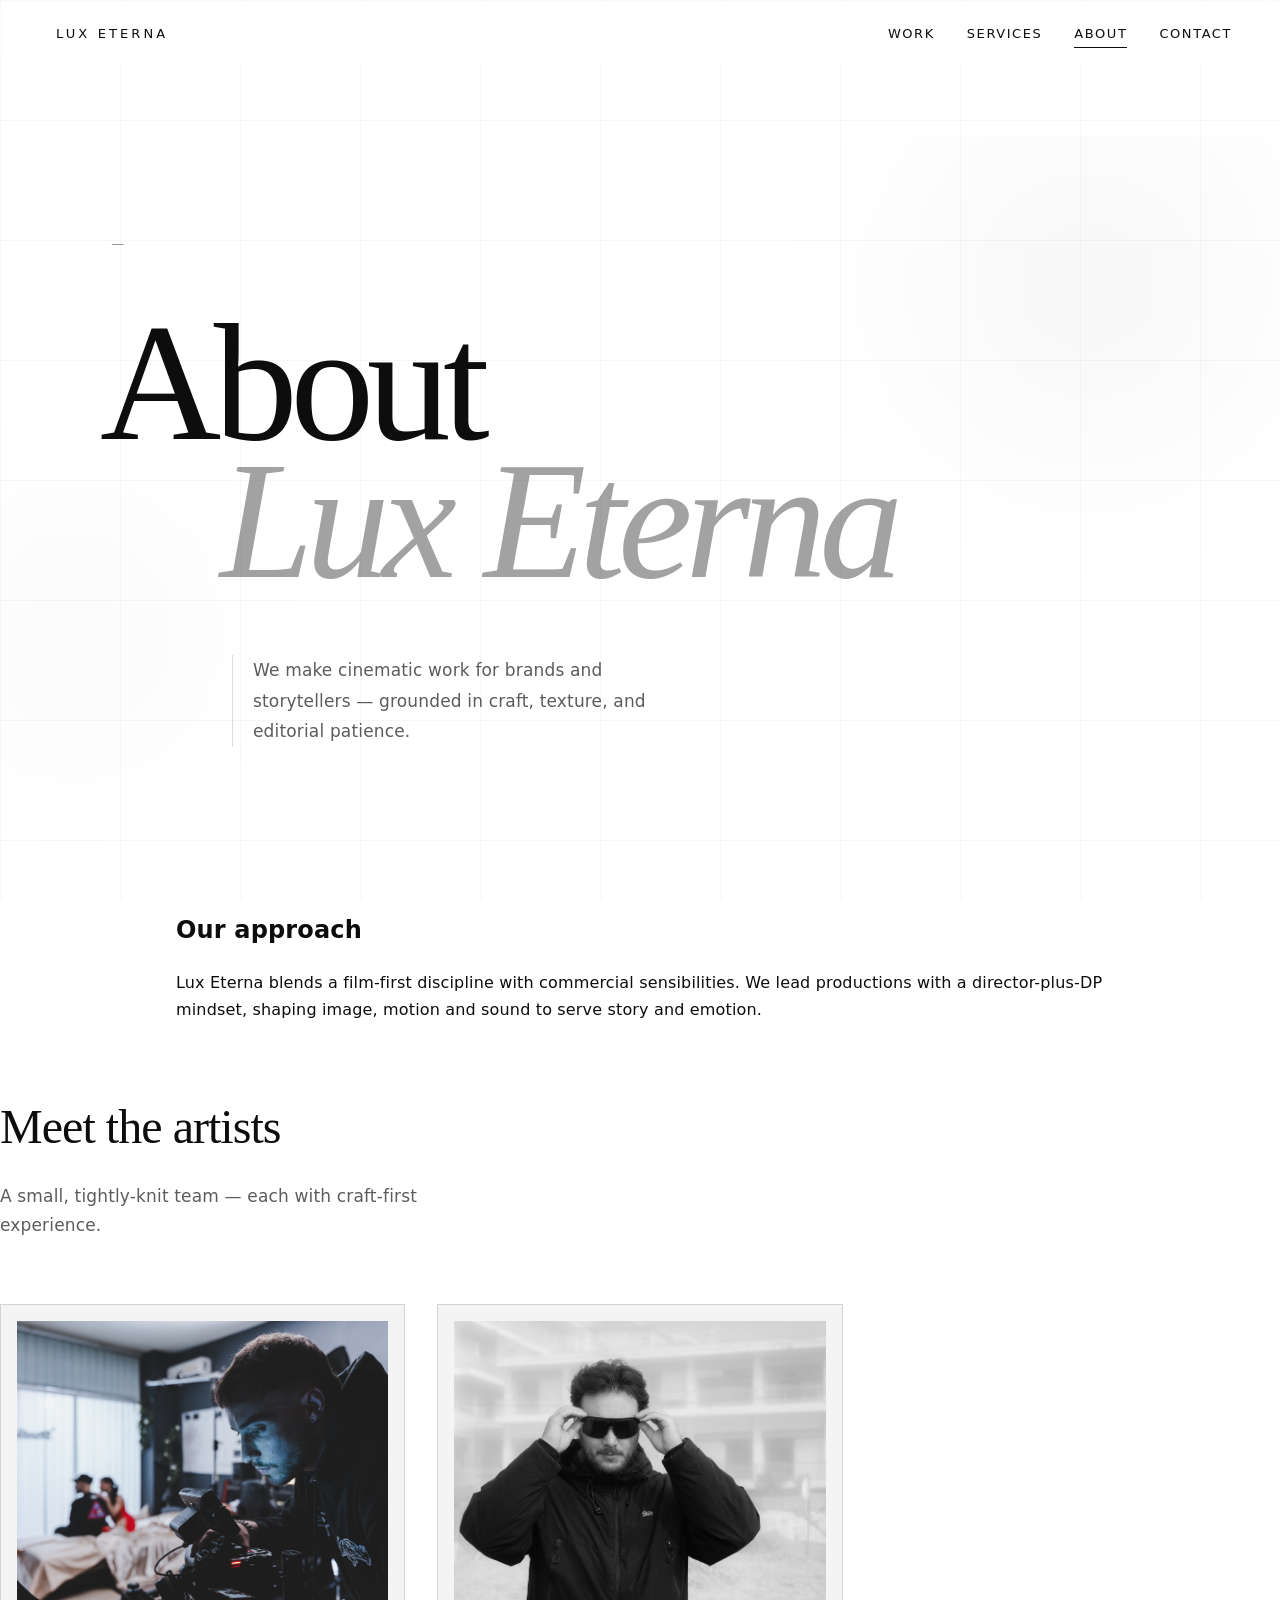
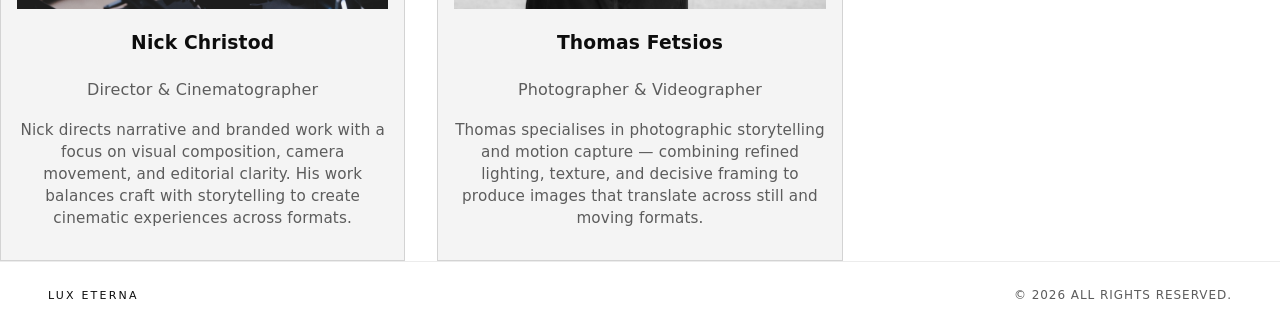
==== commit 804aea14: "fix(about): use lowercase images/artists paths Co-authored-by: Cursor <cursoragent@cursor.com>" ====
--- a/about.html
+++ b/about.html
@@ -5,6 +5,8 @@
     <meta name="viewport" content="width=device-width, initial-scale=1.0" />
     <title>About — Lux Eterna</title>
     <link rel="stylesheet" href="styles.css" />
+    <link rel="icon" href="./assets/favicon-LE.png" type="image/png" />
+    <meta property="og:image" content="https://luxeternastudio.com/assets/og-share.png" />
   </head>
   <body class="page-about">
     <header class="site-header">
@@ -59,14 +61,14 @@
 
           <div class="artist-grid">
             <article class="artist-card">
-              <img src="./Images/Artists/nick_christod_port.jpg" alt="Portrait — Nick Christod" />
+              <img src="./images/artists/nick_christod_port.jpg" alt="Portrait — Nick Christod" />
               <h3>Nick Christod</h3>
               <p class="artist-role">Director &amp; Cinematographer</p>
               <p class="artist-bio">Nick directs narrative and branded work with a focus on visual composition, camera movement, and editorial clarity. His work balances craft with storytelling to create cinematic experiences across formats.</p>
             </article>
 
             <article class="artist-card">
-              <img src="./Images/Artists/Thomas_fetsios.jpeg" alt="Portrait — Thomas Fetsios" />
+              <img src="./images/artists/Thomas_fetsios.jpeg" alt="Portrait — Thomas Fetsios" />
               <h3>Thomas Fetsios</h3>
               <p class="artist-role">Photographer &amp; Videographer</p>
               <p class="artist-bio">Thomas specialises in photographic storytelling and motion capture — combining refined lighting, texture, and decisive framing to produce images that translate across still and moving formats.</p>
--- a/styles.css
+++ b/styles.css
@@ -1,3 +1,54 @@
+body {
+    background-color: #ffffff !important;
+    margin: 0;
+    padding: 0;
+}
+
+.bg-grid {
+    position: fixed !important;
+    top: 0 !important;
+    left: 0 !important;
+    width: 100vw !important;
+    height: 100vh !important;
+    z-index: -1 !important;
+    pointer-events: none !important;
+    background-size: 120px 120px !important;
+    background-image: 
+        linear-gradient(to right, rgba(0, 0, 0, 0.03) 1px, transparent 1px),
+        linear-gradient(to bottom, rgba(0, 0, 0, 0.03) 1px, transparent 1px) !important;
+    /* fade grid to fully transparent toward the corners */
+    -webkit-mask-image: radial-gradient(ellipse at center, rgba(0,0,0,1) 55%, rgba(0,0,0,0) 100%) !important;
+    mask-image: radial-gradient(ellipse at center, rgba(0,0,0,1) 55%, rgba(0,0,0,0) 100%) !important;
+}
+
+/* ensure main sections and headers sit above the grid */
+header, main, section, .hero, .site-header, .site-footer {
+  position: relative;
+  z-index: 2;
+}
+
+/* Overwrite global HTML/body to force body-level grid background (authoritative) */
+html, body {
+    margin: 0;
+    padding: 0;
+    width: 100%;
+    min-height: 100vh;
+    background-color: #ffffff !important;
+    background-image:
+        linear-gradient(to right, rgba(0, 0, 0, 0.03) 1px, transparent 1px),
+        linear-gradient(to bottom, rgba(0, 0, 0, 0.03) 1px, transparent 1px) !important;
+    background-size: 120px 120px !important;
+    background-attachment: fixed !important;
+}
+
+/* Ensure page containers are transparent so body grid remains visible */
+header, main, section, .site-header, .site-footer, .hero, .work, .services, .contact, .work-inner, .work-stills, .marquee, .service-card, .work-stills-track, .work-stills-slide, .work-thumb, .service-grid {
+  background: transparent !important;
+  background-color: transparent !important;
+}
+
+/* (Removed) body::after overlay to avoid fading page content; grid fading is handled on .bg-grid */
+
 /* Lux Eterna — minimal white showcase */
 
 :root {
@@ -390,11 +441,32 @@
    faded edges outward so it gently frames the content. */
 .contact-hero .hero-grid {
   /* slightly reduced opacity for subtlety */
-  opacity: 0.48;
+  opacity: 0.60;
   /* fade edges outward using radial mask */
   mask-image: radial-gradient(ellipse at center, rgba(0,0,0,1) 0%, rgba(0,0,0,0.85) 50%, rgba(0,0,0,0.35) 72%, transparent 100%);
   -webkit-mask-image: radial-gradient(ellipse at center, rgba(0,0,0,1) 0%, rgba(0,0,0,0.85) 50%, rgba(0,0,0,0.35) 72%, transparent 100%);
   background-size: calc(clamp(4rem, 8vw, 6rem) * 1.1) calc(clamp(4rem, 8vw, 6rem) * 1.1);
+}
+
+/* Keep the contact hero grid visually still while content scrolls independently */
+.contact-hero .hero-bg {
+  /* Temporarily disable the fixed grey hero-bg overlay that was obscuring content */
+  display: none !important;
+  background: transparent !important;
+  position: static !important;
+  pointer-events: none !important;
+}
+.contact-hero .hero-inner {
+  position: relative;
+  z-index: 2;
+}
+
+@media (max-width: 880px) {
+  .contact-hero .hero-bg {
+    position: absolute;
+    top: 0;
+    height: auto;
+  }
 }
 
 .page-about .hero-grid {
@@ -679,7 +751,8 @@
   overflow: hidden;
   border-top: 1px solid var(--line);
   border-bottom: 1px solid var(--line);
-  background: var(--bg-subtle);
+  /* distinct non-transparent grey background for sliding words */
+  background: #f3f3f3 !important;
   padding: 1.125rem 0;
 }
 
@@ -692,7 +765,8 @@
   font-style: italic;
   color: var(--ink-muted);
   letter-spacing: 0.06em;
-  animation: marquee 32s linear infinite;
+  animation: marquee 28s linear infinite;
+  white-space: nowrap;
 }
 
 .marquee .dot {
@@ -1004,21 +1078,15 @@
 }
 .work-stills::before,
 .work-stills::after {
-  content: "";
-  position: absolute;
-  top: 0;
-  bottom: 0;
-  width: clamp(2rem, 6vw, 4rem);
-  pointer-events: none;
-  z-index: 2;
-}
-.work-stills::before {
-  left: 0;
-  background: linear-gradient(to right, var(--bg) 0%, rgba(255,255,255,0) 100%);
-}
-.work-stills::after {
-  right: 0;
-  background: linear-gradient(to left, var(--bg) 0%, rgba(255,255,255,0) 100%);
+  /* remove faded edge overlays so stills container shows full images */
+  display: none !important;
+  content: none !important;
+  position: static !important;
+  width: auto !important;
+  height: auto !important;
+  background: transparent !important;
+  pointer-events: none !important;
+  z-index: 0 !important;
 }
 
 /* ensure arrow buttons float above the fade overlays */
@@ -1032,6 +1100,67 @@
   -webkit-overflow-scrolling: touch;
   scrollbar-width: thin;
   outline: none;
+}
+
+/* Mobile: stack stills vertically for cleaner portfolio layout */
+@media (max-width: 768px) {
+  .work-stills-scroller {
+    overflow-x: hidden;
+    overflow-y: visible;
+    scroll-snap-type: none;
+    padding: 0;
+  }
+
+  .work-stills-track {
+    display: block;
+    width: 100%;
+    gap: 0;
+    padding-bottom: 0;
+  }
+
+  .work-stills-slide {
+    width: 100%;
+    max-width: 100%;
+    margin: 0 0 1rem 0;
+    scroll-snap-align: none;
+    scroll-snap-stop: none;
+    height: auto;
+  }
+
+  .work-stills-slide img {
+    width: 100%;
+    height: auto;
+    object-fit: cover;
+    border: 1px solid var(--line-strong);
+  }
+
+  /* Show captions on mobile underneath each image for readability */
+  .work-stills-caption {
+    position: static !important;
+    display: block !important;
+    background: transparent !important;
+    color: var(--ink) !important;
+    padding: 0.5rem 0 0 0 !important;
+    font-size: 0.9rem !important;
+    opacity: 1 !important;
+    transform: none !important;
+    pointer-events: auto;
+    text-align: left;
+  }
+
+  /* Adjust fades so they don't obscure stacked layout */
+  .work-stills::before,
+  .work-stills::after {
+    display: none;
+  }
+
+  /* Reposition arrow buttons to sit inside edges on mobile */
+  .work-stills-btn--prev {
+    left: 0.5rem;
+  }
+  .work-stills-btn--next {
+    right: 0.5rem;
+  }
 }
 
 .work-stills-scroller:focus-visible {
@@ -1361,6 +1490,8 @@
   border-right: 1px solid var(--line-strong);
   border-bottom: 1px solid var(--line-strong);
   transition: background 0.45s var(--ease);
+  /* grey backdrop for each service window */
+  background: #f6f6f6;
 }
 
 .service-card:hover {
@@ -1428,7 +1559,8 @@
 .contact {
   padding: clamp(4rem, 12vw, 7rem) clamp(1.25rem, 4vw, 3rem);
   border-top: 1px solid var(--line);
-  background: var(--bg-subtle);
+  /* stable grey background for Let's create / contact area */
+  background: #f3f3f3 !important;
 }
 
 .contact-inner {
@@ -1693,3 +1825,320 @@
 .service-card.reveal {
   transition-delay: calc(var(--i, 0) * 0.06s);
 }
+
+/* ===== Emergency reset: remove all site background layers and force single base color ===== */
+/* 1) Force html/body to single base color (white). Change hex below if you prefer a different base. */
+html, body {
+  background-color: #ffffff;
+  min-height: 100vh;
+  margin: 0;
+}
+
+/* 2) Remove background images, gradients and background colors site-wide (except images and svgs). */
+*:not(img):not(svg):not(video):not(canvas) {
+  background: transparent;
+  background-image: none;
+  background-color: transparent;
+}
+
+/* 3) Specifically neutralise known background/grid containers */
+.hero-bg,
+.hero-bg::before,
+.hero-bg::after,
+.hero-grid,
+.hero-grid--visible,
+.contact-hero .hero-bg,
+.contact-hero .hero-grid,
+.marquee,
+.marquee-inner,
+.work-video-stage,
+.work-thumb,
+.contact,
+.service-card,
+.stills-modal-backdrop {
+  background: transparent;
+  background-image: none;
+  background-color: transparent;
+  box-shadow: none;
+}
+
+/* 4) Remove any rigid block backgrounds that might create sharp bands */
+header, .site-header, .site-footer, .contact-page, .page-contact, .page-about, .hero {
+  background: transparent !important;
+  background-image: none !important;
+  background-color: transparent !important;
+}
+
+/* 5) Reset inline pseudo-element backgrounds used for vignettes/gradients */
+*:before, *:after {
+  background: transparent;
+  background-image: none;
+  background-color: transparent;
+  mask-image: none;
+  -webkit-mask-image: none;
+}
+
+/* NOTE: This is aggressive — if you want to preserve some decorative gradients, tell me which ones and I'll whitelist them. */
+
+/* ===== Overrides: remove background grid and subtle grey color ===== */
+/* Ensure the subtle grid overlays are disabled site-wide */
+.hero-grid,
+.hero-bg .hero-grid,
+.contact-hero .hero-grid,
+.page-about .hero-grid {
+  display: none;
+  background-image: none;
+  opacity: 0;
+  pointer-events: none;
+}
+
+/* Neutralise any subtle-grey background to match the base background */
+:root {
+  --bg-subtle: var(--bg);
+}
+
+/* Force components that used the subtle background to use the base background */
+.marquee,
+.contact,
+.work-stills-slide img,
+.service-card:hover {
+  background: var(--bg);
+}
+
+/* New explicit bg-grid element for predictable background grid */
+.bg-grid {
+  position: fixed;
+  top: 0;
+  left: 0;
+  width: 100vw;
+  height: 100vh;
+  z-index: -1;
+  pointer-events: none;
+  background-size: 120px 120px;
+  background-image:
+    linear-gradient(to right, rgba(0, 0, 0, 0.04) 1px, transparent 1px),
+    linear-gradient(to bottom, rgba(0, 0, 0, 0.04) 1px, transparent 1px);
+  -webkit-mask-image: radial-gradient(circle at center, rgba(0,0,0,1) 50%, rgba(0,0,0,0) 100%);
+  mask-image: radial-gradient(circle at center, rgba(0,0,0,1) 50%, rgba(0,0,0,0) 100%);
+}
+
+/* Disable pseudo-element grid to avoid duplication when using .bg-grid */
+body::before {
+  display: none;
+}
+
+/* Subtle still grid with faded corners (final authoritative layer) */
+:root {
+  --grid-color: rgba(13,13,13,0.03);
+  --grid-opacity: 0.03;
+}
+
+body::before {
+  content: "";
+  position: fixed;
+  inset: 0;
+  pointer-events: none;
+  z-index: 0;
+  background-image:
+    linear-gradient(var(--grid-color) 1px, transparent 1px),
+    linear-gradient(90deg, var(--grid-color) 1px, transparent 1px);
+  background-size: clamp(3.5rem, 7vw, 6rem) clamp(3.5rem, 7vw, 6rem);
+  background-repeat: repeat;
+  opacity: var(--grid-opacity);
+  /* soft fade toward corners so grid doesn't create hard edges */
+  mask-image: radial-gradient(ellipse at center, rgba(0,0,0,1) 40%, rgba(0,0,0,0) 100%);
+  -webkit-mask-image: radial-gradient(ellipse at center, rgba(0,0,0,1) 40%, rgba(0,0,0,0) 100%);
+}
+
+/* ensure content sits above the decorative grid */
+main, header, .site-header, .site-footer, .hero, .page-about {
+  position: relative;
+  z-index: 1;
+}
+
+/* ===== Final: Rebuild site background from scratch ===== */
+/* Light grey base and subtle full-page grid (authoritative - placed last) */
+:root {
+  --bg: #f4f4f4;
+  --grid-color: rgba(13,13,13,0.035);
+  --grid-opacity: 0.03;
+}
+
+html, body {
+  background-color: var(--bg);
+  min-height: 100vh;
+  margin: 0;
+  /* ensure stacking context for pseudo-element */
+  position: relative;
+}
+
+/* Full-page subtle grid with soft, faded edges */
+body::before {
+  content: "";
+  position: fixed;
+  inset: 0;
+  pointer-events: none;
+  z-index: 0 !important;
+  background-image:
+    linear-gradient(var(--grid-color) 1px, transparent 1px),
+    linear-gradient(90deg, var(--grid-color) 1px, transparent 1px);
+  background-size: clamp(4rem, 8vw, 6rem) clamp(4rem, 8vw, 6rem);
+  background-repeat: repeat;
+  opacity: var(--grid-opacity);
+  /* fade the grid toward edges to avoid hard cutoffs */
+  mask-image: radial-gradient(circle at center, rgba(0,0,0,1) 62%, rgba(0,0,0,0) 100%);
+  -webkit-mask-image: radial-gradient(circle at center, rgba(0,0,0,1) 62%, rgba(0,0,0,0) 100%);
+}
+
+/* Make sure main content sits above the grid */
+main, header, .site-header, .site-footer, .hero, .page-about {
+  position: relative;
+  z-index: 1;
+}
+
+/* Restore primary button visibility (authoritative) */
+.btn-primary {
+  background: var(--ink);
+  color: var(--bg);
+  border-color: var(--ink);
+}
+.btn-primary:hover {
+  opacity: 0.95;
+}
+
+/* Whitelist decorative pseudo-elements: allow hero vignettes to remain */
+.hero-bg::before,
+.hero-bg::after,
+.hero-inner::before {
+  background: unset !important;
+}
+
+/* End of background rebuild */
+
+/* ===== Logo-specific subtle grids ===== */
+/* Subtle grid behind header logo */
+.site-header .logo {
+  position: relative;
+  z-index: 2;
+  padding: 0.25rem 0.5rem;
+}
+.site-header .logo::before {
+  content: "";
+  position: absolute;
+  left: 50%;
+  top: 50%;
+  transform: translate(-50%, -50%);
+  width: calc(8rem + 6vw);
+  height: calc(2.5rem + 1.4vw);
+  pointer-events: none;
+  z-index: -1;
+  border-radius: 6px;
+  background-image:
+    linear-gradient(rgba(13,13,13,0.04) 1px, transparent 1px),
+    linear-gradient(90deg, rgba(13,13,13,0.04) 1px, transparent 1px);
+  background-size: clamp(2rem, 4vw, 3rem) clamp(2rem, 4vw, 3rem);
+  background-repeat: repeat;
+  opacity: 0.06;
+  /* soft fade to edges */
+  mask-image: radial-gradient(closest-side, rgba(0,0,0,1), rgba(0,0,0,0));
+  -webkit-mask-image: radial-gradient(closest-side, rgba(0,0,0,1), rgba(0,0,0,0));
+}
+
+/* Subtle grid behind the About hero title (page-about) */
+.page-about .hero-title {
+  position: relative;
+  z-index: 2;
+  padding: 1rem 1.25rem;
+}
+.page-about .hero-title::before {
+  content: "";
+  position: absolute;
+  left: 50%;
+  top: 50%;
+  transform: translate(-50%, -50%);
+  width: min(60vw, 56rem);
+  height: calc(12rem + 6vh);
+  pointer-events: none;
+  z-index: -1;
+  border-radius: 10px;
+  background-image:
+    linear-gradient(rgba(13,13,13,0.035) 1px, transparent 1px),
+    linear-gradient(90deg, rgba(13,13,13,0.035) 1px, transparent 1px);
+  background-size: clamp(3rem, 6vw, 5rem) clamp(3rem, 6vw, 5rem);
+  background-repeat: repeat;
+  opacity: 0.06;
+  mask-image: radial-gradient(ellipse 60% 40% at 50% 50%, rgba(0,0,0,1) 0%, rgba(0,0,0,0) 100%);
+  -webkit-mask-image: radial-gradient(ellipse 60% 40% at 50% 50%, rgba(0,0,0,1) 0%, rgba(0,0,0,0) 100%);
+}
+
+/* ===== Refined visual reset + subtle site grid + button fix ===== */
+/* Set a softer base background for the whole site */
+html, body {
+  background-color: #ffffff;
+  min-height: 100vh;
+  margin: 0;
+}
+
+/* Subtle full-page grid with faded edges (non-interactive) */
+body::before {
+  content: "";
+  position: fixed;
+  inset: 0;
+  pointer-events: none;
+  z-index: 0;
+  background-image:
+    linear-gradient(rgba(13,13,13,0.035) 1px, transparent 1px),
+    linear-gradient(90deg, rgba(13,13,13,0.035) 1px, transparent 1px);
+  background-size: clamp(4rem, 8vw, 6rem) clamp(4rem, 8vw, 6rem);
+  background-repeat: repeat;
+  opacity: 0.06;
+  /* fade the grid toward the edges */
+  mask-image: radial-gradient(circle at center, rgba(0,0,0,1) 62%, rgba(0,0,0,0) 100%);
+  -webkit-mask-image: radial-gradient(circle at center, rgba(0,0,0,1) 62%, rgba(0,0,0,0) 100%);
+}
+
+/* Keep per-hero grids disabled to avoid doubling the effect */
+.hero-grid,
+.hero-bg .hero-grid,
+.contact-hero .hero-grid,
+.page-about .hero-grid {
+  display: none;
+}
+
+/* Restore primary button visibility (overrides earlier transparent reset) */
+.btn-primary {
+  background: var(--ink);
+  color: var(--bg);
+  border-color: var(--ink);
+}
+.btn-primary:hover {
+  opacity: 0.95;
+}
+
+/* Lighten any elements that used the subtle background to match the new base */
+.marquee,
+.contact,
+.work-stills-slide img,
+.service-card:hover {
+  background: var(--bg);
+}
+
+/* Create a vignette layer over the body grid */
+body::before {
+    content: "" !important;
+    position: fixed !important;
+    top: 0 !important;
+    left: 0 !important;
+    width: 100vw !important;
+    height: 100vh !important;
+    z-index: 0 !important; /* Sits right above the body grid, but under content */
+    pointer-events: none !important; /* Allows clicking through to links */
+    
+    /* This gradient acts like an inverted flashlight, forcing the edges to turn solid white */
+    background: radial-gradient(
+        circle at center, 
+        transparent 20%, 
+        rgba(255, 255, 255, 0.5) 60%, 
+        rgba(255, 255, 255, 1) 100%
+    ) !important;
+}
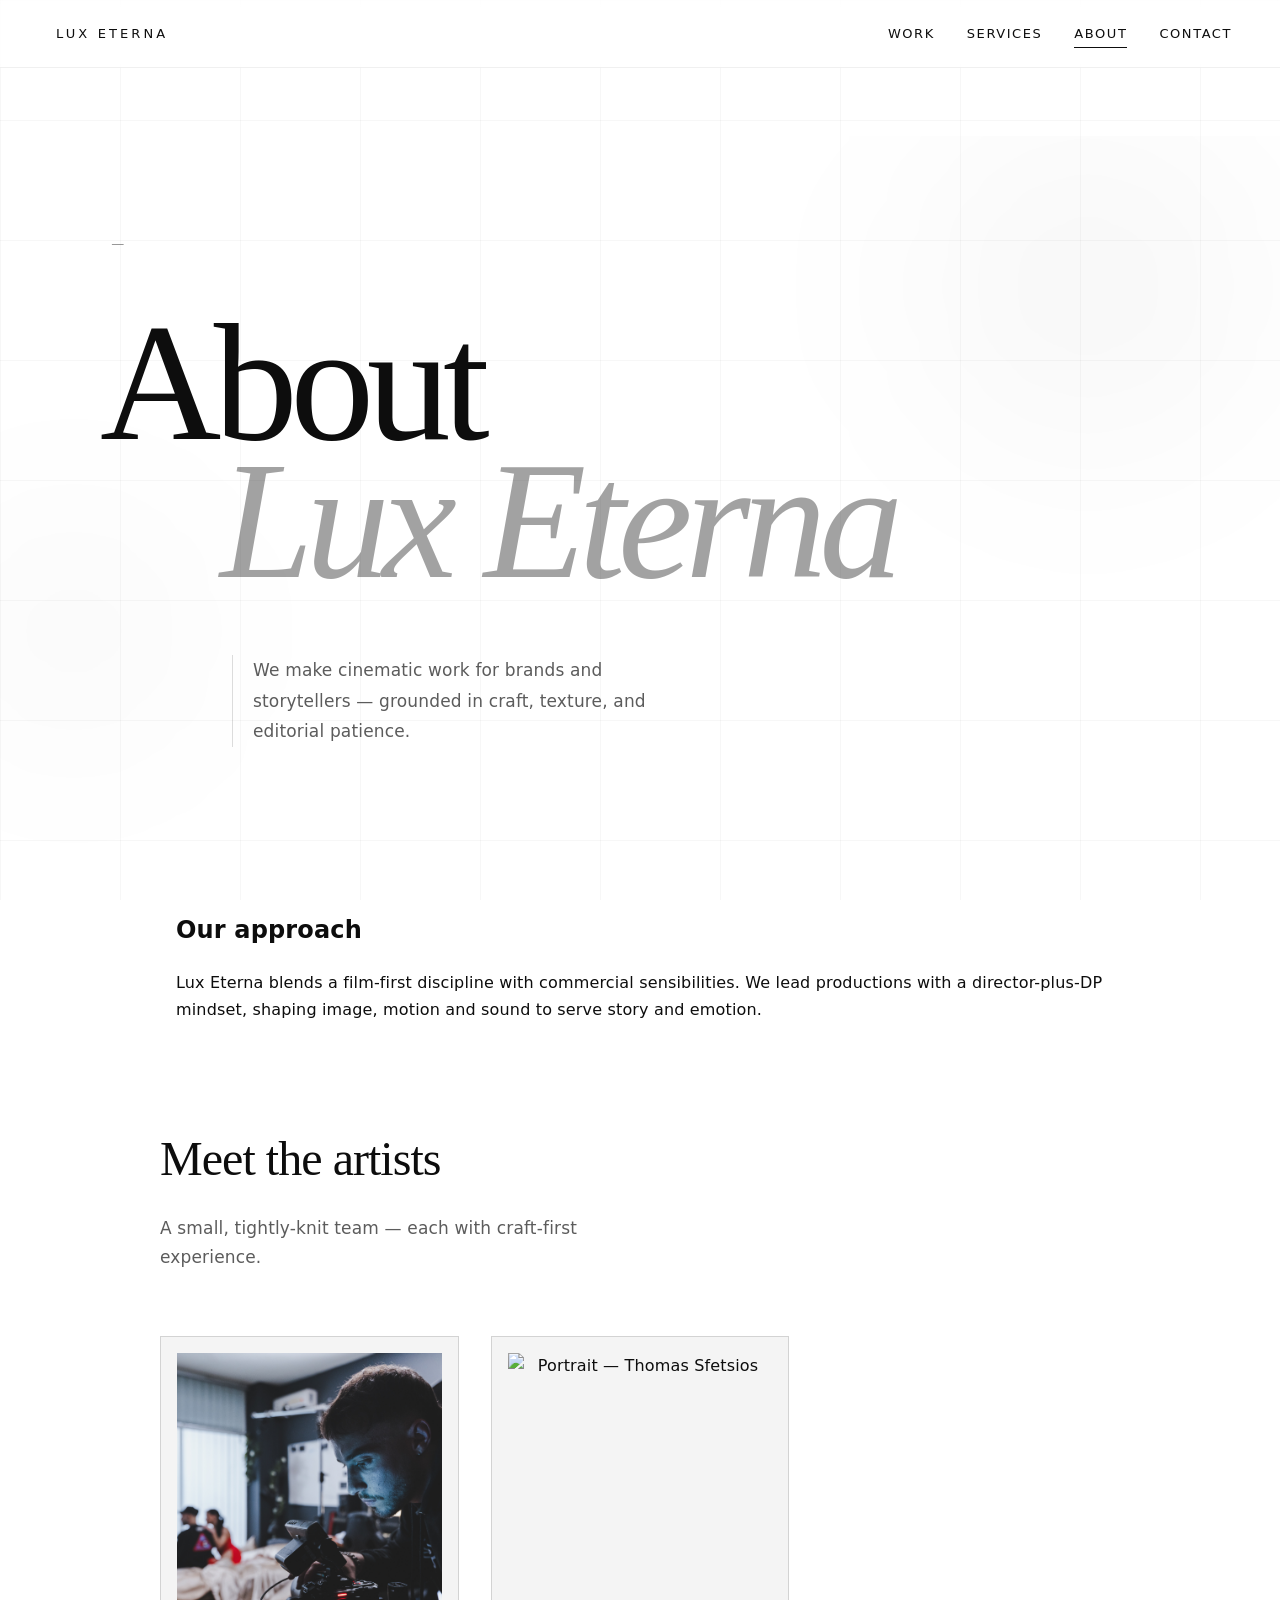
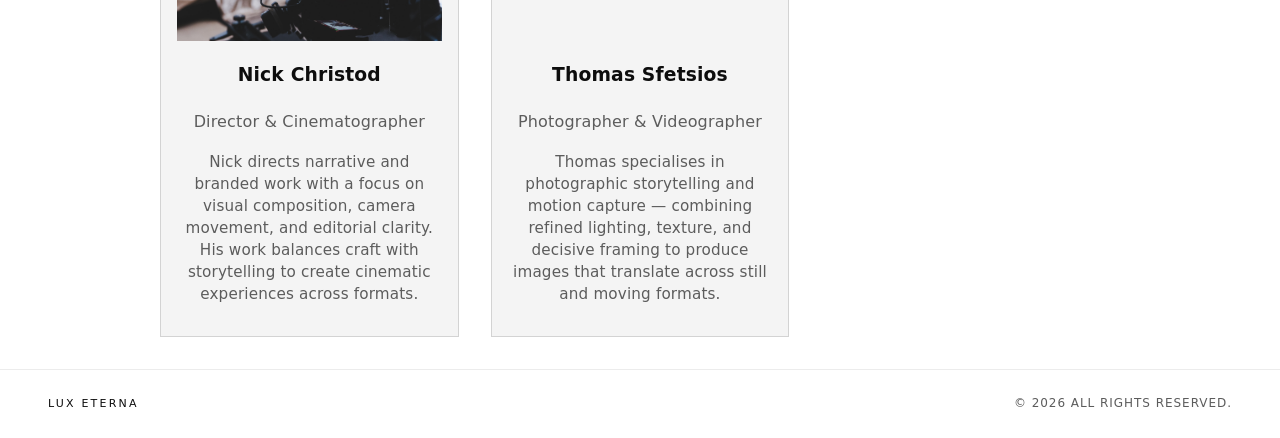
==== commit 5dd53d4c: "Update navigation: make header sticky frosted-glass, remove language toggle, restore About link on C" ====
--- a/about.html
+++ b/about.html
@@ -12,12 +12,30 @@
     <header class="site-header">
       <a href="index.html" class="logo">Lux Eterna</a>
       <nav class="nav" aria-label="Primary">
-        <a href="index.html#work">Work</a>
-        <a href="index.html#services">Services</a>
-        <a href="about.html" aria-current="page">About</a>
-        <a href="contact.html">Contact</a>
+        <a href="index.html#work" data-i18n="work">Work</a>
+        <a href="index.html#services" data-i18n="services">Services</a>
+        <a href="about.html" aria-current="page" data-i18n="about">About</a>
+        <a href="contact.html" data-i18n="contact">Contact</a>
       </nav>
+      <button
+        type="button"
+        class="nav-toggle"
+        aria-expanded="false"
+        aria-controls="mobile-nav"
+        aria-label="Open menu"
+      >
+        <span></span>
+        <span></span>
+      </button>
+      
     </header>
+
+    <div class="mobile-nav" id="mobile-nav" hidden>
+      <a href="index.html#work" data-i18n="work">Work</a>
+      <a href="index.html#services" data-i18n="services">Services</a>
+      <a href="about.html" aria-current="page" data-i18n="about">About</a>
+      <a href="contact.html" data-i18n="contact">Contact</a>
+    </div>
 
     <main>
       <section class="hero">
@@ -31,10 +49,10 @@
             <span class="hero-index" aria-hidden="true">—</span>
           </div>
           <h1 class="hero-title reveal reveal-delay-1">
-            <span class="hero-title-line">About</span>
+            <span class="hero-title-line" data-i18n="about">About</span>
             <span class="hero-title-line hero-title-accent">Lux Eterna</span>
           </h1>
-          <p class="hero-lede reveal reveal-delay-2">
+          <p class="hero-lede reveal reveal-delay-2" data-i18n="about_lede">
             We make cinematic work for brands and storytellers — grounded in
             craft, texture, and editorial patience.
           </p>
@@ -43,8 +61,8 @@
 
       <section class="about-copy reveal">
         <div class="work-inner">
-          <h2>Our approach</h2>
-          <p>
+          <h2 data-i18n="our_approach">Our approach</h2>
+          <p data-i18n="approach_para">
             Lux Eterna blends a film-first discipline with commercial
             sensibilities. We lead productions with a director-plus-DP mindset,
             shaping image, motion and sound to serve story and emotion.
@@ -55,8 +73,8 @@
       <section class="meet-artists reveal" id="meet-artists" aria-labelledby="meet-artists-heading">
         <div class="work-inner">
           <header class="section-head">
-            <h2 id="meet-artists-heading">Meet the artists</h2>
-            <p class="section-sub">A small, tightly-knit team — each with craft-first experience.</p>
+            <h2 id="meet-artists-heading" data-i18n="meet_artists">Meet the artists</h2>
+            <p class="section-sub" data-i18n="meet_artists_sub">A small, tightly-knit team — each with craft-first experience.</p>
           </header>
 
           <div class="artist-grid">
@@ -68,8 +86,8 @@
             </article>
 
             <article class="artist-card">
-              <img src="./images/artists/Thomas_fetsios.jpeg" alt="Portrait — Thomas Fetsios" />
-              <h3>Thomas Fetsios</h3>
+              <img src="./images/artists/Thomas_Sfetsios.jpg" alt="Portrait — Thomas Sfetsios" />
+              <h3>Thomas Sfetsios</h3>
               <p class="artist-role">Photographer &amp; Videographer</p>
               <p class="artist-bio">Thomas specialises in photographic storytelling and motion capture — combining refined lighting, texture, and decisive framing to produce images that translate across still and moving formats.</p>
             </article>
--- a/styles.css
+++ b/styles.css
@@ -178,6 +178,8 @@
   background: transparent;
   cursor: pointer;
 }
+
+/* language toggle styles removed */
 
 .nav-toggle span {
   display: block;
@@ -1372,6 +1374,12 @@
   max-width: 64rem;
   margin: 0 auto;
   padding: clamp(2rem, 6vw, 3rem);
+}
+/* Tighten meet-the-artists container so grid isn't glued to the left */
+.meet-artists .work-inner {
+  max-width: 64rem;
+  margin: 0 auto;
+  padding: clamp(1rem, 4vw, 2rem);
 }
 .meet-artists .artist-grid {
   display: grid;
@@ -2142,3 +2150,27 @@
         rgba(255, 255, 255, 1) 100%
     ) !important;
 }
+
+/* Sticky glass navbar override (enforces frosted glass header) */
+.site-header {
+  position: sticky !important;
+  top: 0;
+  left: 0;
+  right: 0;
+  z-index: 50 !important;
+  background-color: rgba(255, 255, 255, 0.7) !important;
+  backdrop-filter: blur(10px) !important;
+  -webkit-backdrop-filter: blur(10px) !important;
+  border-bottom: 1px solid rgba(0,0,0,0.06) !important;
+}
+
+/* Final override (force sticky glass even after other resets) */
+.site-header, header.site-header {
+  position: sticky !important;
+  top: 0 !important;
+  z-index: 1000 !important;
+  background: rgba(255,255,255,0.72) !important;
+  backdrop-filter: blur(10px) !important;
+  -webkit-backdrop-filter: blur(10px) !important;
+  border-bottom: 1px solid rgba(0,0,0,0.06) !important;
+}
